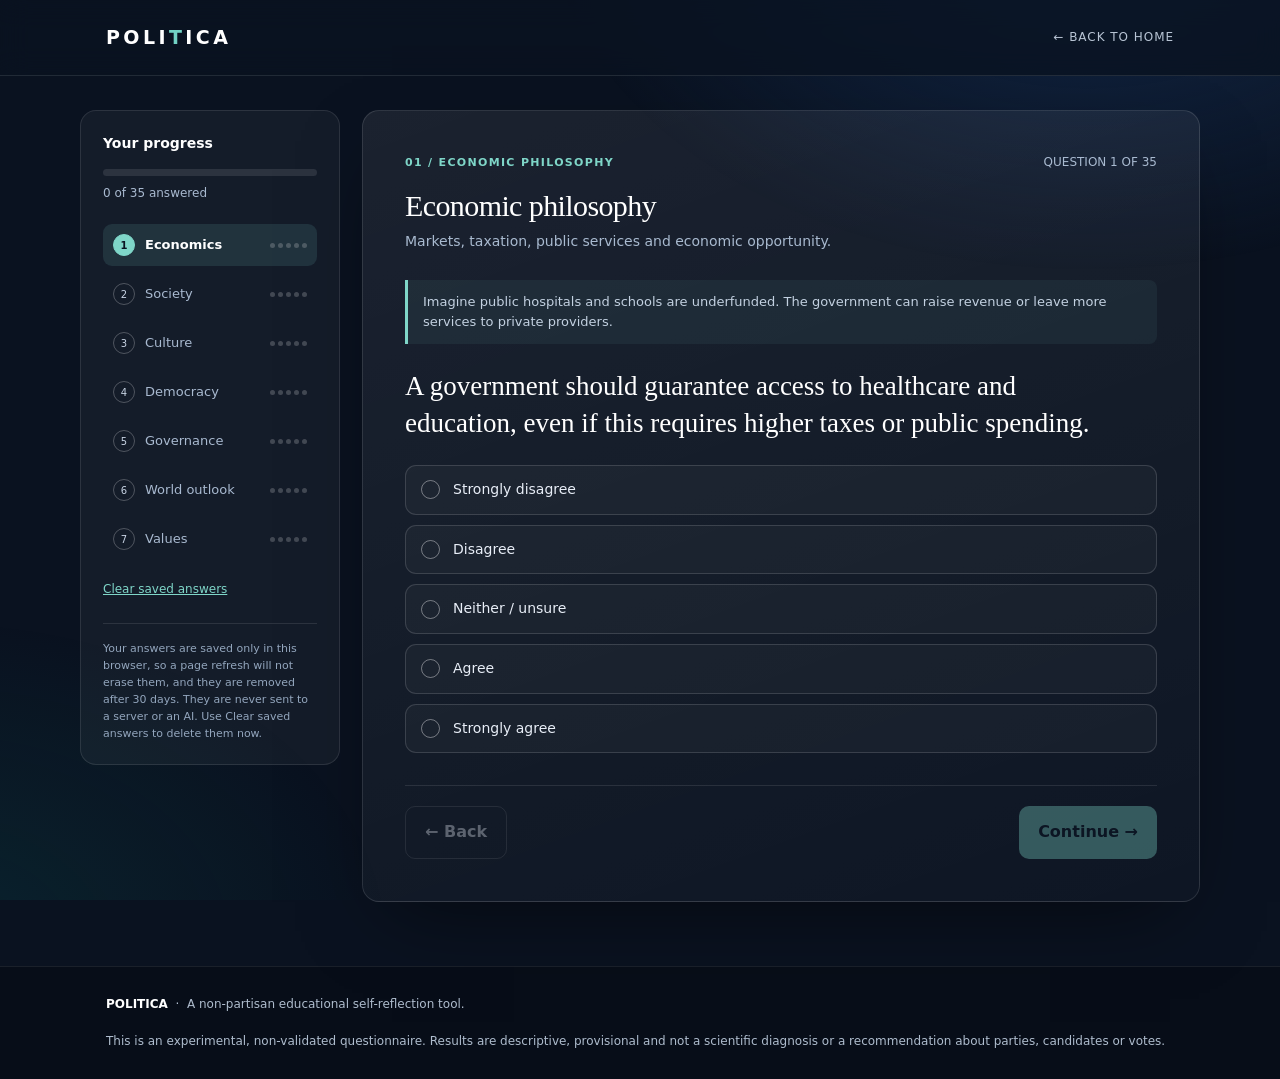
==== assessment.html @ 0a23ec07 "Enhance SEO and social sharing metadata in assessment.html Updated the title and meta tags for bette" ====
<!doctype html>
<html lang="en">
<head>
<meta charset="utf-8">
<meta name="viewport" content="width=device-width,initial-scale=1">
<meta name="theme-color" content="#101b2d">
<title>Political Values Assessment: 35 Questions | POLITICA</title>
<meta name="description" content="Take the free POLITICA political beliefs quiz: 35 statements, seven dimensions, no account. Answers stay in your browser. Experimental, non-validated.">
<link rel="canonical" href="https://politica-ynnr.onrender.com/assessment.html">
<link rel="icon" href="assets/favicon.svg" type="image/svg+xml">
<meta property="og:type" content="website">
<meta property="og:site_name" content="POLITICA">
<meta property="og:title" content="Political Values Assessment — POLITICA">
<meta property="og:description" content="35 statements across seven dimensions of political thinking. Free, non-partisan and experimental.">
<meta property="og:url" content="https://politica-ynnr.onrender.com/assessment.html">
<meta property="og:image" content="https://politica-ynnr.onrender.com/assets/og-image.png">
<meta property="og:image:width" content="1200">
<meta property="og:image:height" content="630">
<meta property="og:image:alt" content="POLITICA: a rotating dotted globe with network lines and the headline Understand your political thinking.">
<meta name="twitter:card" content="summary_large_image">
<meta name="twitter:title" content="Political Values Assessment — POLITICA">
<meta name="twitter:description" content="35 statements across seven dimensions of political thinking. Free, non-partisan and experimental.">
<meta name="twitter:image" content="https://politica-ynnr.onrender.com/assets/og-image.png">
<script type="application/ld+json">{"@context":"https://schema.org","@type":"BreadcrumbList","itemListElement":[{"@type":"ListItem","position":1,"name":"POLITICA","item":"https://politica-ynnr.onrender.com/"},{"@type":"ListItem","position":2,"name":"Assessment","item":"https://politica-ynnr.onrender.com/assessment.html"}]}</script>
<script>try{if(sessionStorage.getItem("politica.tx")==="1"&&!matchMedia("(prefers-reduced-motion: reduce)").matches)document.documentElement.classList.add("arrive");sessionStorage.removeItem("politica.tx")}catch(e){}</script>
<link rel="stylesheet" href="css/base.css">
<link rel="stylesheet" href="css/assessment.css">
</head>
<body class="assess">
<div class="tx arrival" aria-hidden="true"><div class="tx-center"><svg class="tx-emblem" viewBox="0 0 200 200"><circle cx="100" cy="100" r="90" pathLength="1"/><ellipse cx="100" cy="100" rx="36" ry="90" pathLength="1"/><ellipse cx="100" cy="100" rx="68" ry="90" pathLength="1"/><path d="M10 100h180M22 60h156M22 140h156" pathLength="1"/></svg><div class="tx-word">POLI<span>T</span>ICA</div><div class="tx-sub">Understand your political thinking</div></div></div>
<a class="skip" href="#main">Skip to main content</a>
<header class="topbar"><div class="wrap topinner"><a class="brand" href="/" aria-label="POLITICA home">POLI<span>T</span>ICA</a><a class="topnote" href="/">← Back to home</a></div></header>
<main id="main">
<section class="assessment wrap" id="assessment">
<h1 class="sr-only">POLITICA political values assessment</h1>
<div class="quiz-shell">
<aside class="side" aria-label="Assessment progress"><h3>Your progress</h3><div class="progress-track" id="progressTrack" role="progressbar" aria-label="Questions answered" aria-valuemin="0" aria-valuemax="35" aria-valuenow="0"><div class="progress-fill" id="progressFill"></div></div><div class="progress-copy" id="progressCopy">0 of 35 answered</div><div class="steps" id="steps" role="group" aria-label="Assessment sections"></div><button class="linkbtn" onclick="startOver()">Clear saved answers</button><div class="privacy">Your answers are saved only in this browser, so a page refresh will not erase them, and they are removed after 30 days. They are never sent to a server or an AI. Use Clear saved answers to delete them now.</div></aside><div class="quiz-card" id="quizCard"></div>
</div>
<noscript><p>The POLITICA assessment needs JavaScript. It presents 35 statements on a five-point scale across seven dimensions of political thinking: economic philosophy, social philosophy, cultural outlook, democratic values, government and liberty, national and global outlook, and personal principles. It is an experimental, non-validated tool for self-reflection, and answers are stored only in your own browser. <a href="/">Back to the POLITICA home page</a>.</p></noscript></section>
<section class="results wrap hidden" id="results"></section>
</main>
<footer class="footer"><div class="wrap"><strong>POLITICA</strong> &nbsp;·&nbsp; A non-partisan educational self-reflection tool.<br><br>This is an experimental, non-validated questionnaire. Results are descriptive, provisional and not a scientific diagnosis or a recommendation about parties, candidates or votes.</div></footer>
<div class="toast" id="toast" role="status" aria-live="polite"></div>
<script src="js/scoring.js"></script>
<script src="js/storage.js"></script>
<script src="js/render.js"></script>
<script src="js/app.js"></script>
<script src="js/arrive.js"></script>
</body>
</html>
---- css/base.css ----
/* POLITICA base.css — shared by every page: design tokens, type, buttons, header, footer, focus and motion rules. */
:root{--ink:#172235;--muted:#64748b;--paper:#f6f7f9;--card:#fff;--navy:#101b2d;--navy2:#1b2b43;--teal:#087f78;--mint:#dff4ef;--line:#e5e9ef;--gold:#e8b75a;--shadow:0 18px 55px rgba(22,34,53,.09);--serif:"Iowan Old Style","Palatino Linotype",Palatino,"Book Antiqua",Georgia,serif}
*{box-sizing:border-box}
html{scroll-behavior:smooth;scroll-padding-top:92px}
body{margin:0;background:var(--paper);color:var(--ink);font-family:Inter,ui-sans-serif,system-ui,-apple-system,BlinkMacSystemFont,"Segoe UI",sans-serif;line-height:1.55}
button{font:inherit;cursor:pointer}
.wrap{max-width:1120px;margin:auto;padding:0 26px}
.topbar{height:76px;background:var(--navy);color:white;display:flex;align-items:center;border-bottom:1px solid #ffffff18}
.topinner{display:flex;justify-content:space-between;align-items:center;width:100%}
.brand{font-weight:850;letter-spacing:.18em;font-size:19px}
.brand span{color:#72d2c4}
.topnote{font-size:12px;color:#b8c4d4;letter-spacing:.08em;text-transform:uppercase}
.btn{border:0;border-radius:10px;padding:13px 19px;font-weight:750;transition:.2s}
.btn-primary{background:#83d8ca;color:#102238}
.btn-primary:hover{background:#a1e7dc;transform:translateY(-1px)}
.btn-ghost{background:transparent;border:1px solid #ffffff45;color:#fff}
.btn:disabled{opacity:.35;cursor:not-allowed;transform:none}
.hidden{display:none!important}
.footer{background:#101b2d;color:#aebccd;padding:28px 0;font-size:12px}
.footer strong{color:white}
.toast{position:fixed;bottom:22px;left:50%;transform:translateX(-50%);background:#122238;color:white;padding:11px 17px;border-radius:9px;font-size:13px;z-index:10;opacity:0;pointer-events:none;transition:.2s}
.toast.show{opacity:1}
.sr-only{position:absolute;width:1px;height:1px;overflow:hidden;clip:rect(0 0 0 0);white-space:nowrap}
.skip{position:absolute;left:-9999px;top:8px;z-index:20;background:#fff;color:#101b2d;padding:10px 14px;border-radius:8px;font-weight:700}
.skip:focus{left:12px}
:focus-visible{outline:3px solid #0a9b92;outline-offset:2px}
a.btn{display:inline-block;text-decoration:none;text-align:center}
a.brand{color:inherit;text-decoration:none}
a.topnote{text-decoration:none}
a.topnote:hover{color:#fff}
@media(max-width:520px){
  .wrap{padding:0 17px}
  .topnote{display:none}
}
@media(prefers-reduced-motion:reduce){
  html{scroll-behavior:auto}
  *{transition:none!important}
}
/* ===== Page transition overlay (home -> assessment) ===== */
.tx{position:fixed;inset:0;z-index:1000;display:grid;place-items:center;background:radial-gradient(900px 600px at 50% 45%,#13294a 0%,#0a1220 62%);opacity:0;animation:txIn .32s ease forwards}
@keyframes txIn{to{opacity:1}}
.tx canvas{position:absolute;inset:0;width:100%;height:100%}
.tx-center{position:relative;display:flex;flex-direction:column;align-items:center;gap:22px;text-align:center}
.tx-emblem{width:min(34vmin,260px);height:auto;color:#7fd6c8}
.tx-emblem *{fill:none;stroke:currentColor;stroke-width:1.1;opacity:.75}
.tx-word{color:#fff;font-weight:850;font-size:clamp(30px,6vw,56px);letter-spacing:.24em;padding-left:.24em}
.tx-word span{color:#72d2c4}
.tx-sub{color:#a9bad0;font-size:12px;letter-spacing:.28em;text-transform:uppercase}
.tx.run .tx-emblem *{stroke-dasharray:1;stroke-dashoffset:1;animation:txDraw 1.1s cubic-bezier(.3,.6,.2,1) .12s forwards}
.tx.run .tx-word{opacity:0;letter-spacing:.5em;animation:txWord .85s cubic-bezier(.2,.7,.2,1) .4s forwards}
.tx.run .tx-sub{opacity:0;animation:txSub .6s ease .9s forwards}
@keyframes txDraw{to{stroke-dashoffset:0}}
@keyframes txWord{to{opacity:1;letter-spacing:.24em}}
@keyframes txSub{to{opacity:1}}
html.tx-lock{overflow:hidden}
.arrival{display:none;animation:none;opacity:1}
html.arrive .arrival{display:grid}
html.arrive.arrive-out .arrival{opacity:0;transition:opacity .55s ease;pointer-events:none}
@media print{.tx,.arrival{display:none!important}}
---- css/assessment.css ----
/* POLITICA assessment.css — the assessment page: quiz, sidebar, results and the print report. Loads after base.css. */
.assessment{padding:26px 0 80px}
.quiz-shell{display:grid;grid-template-columns:260px 1fr;gap:22px;align-items:start}
.side{background:#fff;border:1px solid var(--line);border-radius:16px;padding:22px;position:sticky;top:18px}
.side h3{font-size:14px;margin:0 0 14px}
.progress-track{height:7px;background:#edf0f4;border-radius:10px;overflow:hidden}
.progress-fill{height:100%;width:0;background:var(--teal);transition:width .25s}
.progress-copy{font-size:12px;color:var(--muted);margin:8px 0 22px}
.steps{display:grid;gap:7px}
.step{border:0;background:transparent;text-align:left;padding:10px;border-radius:9px;color:#718096;font-size:13px;display:flex;gap:10px;align-items:center}
.step .dot{width:22px;height:22px;border-radius:50%;border:1px solid #d7dee7;display:grid;place-items:center;font-size:10px;flex-shrink:0}
.step.active{background:#eaf7f4;color:#125f5a;font-weight:750}
.step.active .dot,.step.done .dot{background:var(--teal);border-color:var(--teal);color:white}
.step.done{color:#334155}
.privacy{border-top:1px solid var(--line);padding-top:16px;margin-top:18px;color:var(--muted);font-size:11px}
.quiz-card{background:#fff;border:1px solid var(--line);border-radius:17px;padding:clamp(22px,4vw,42px);box-shadow:var(--shadow);min-height:530px}
.quiz-head{display:flex;justify-content:space-between;gap:15px;align-items:center}
.tag{font-size:11px;text-transform:uppercase;letter-spacing:.12em;color:var(--teal);font-weight:850}
.counter{font-size:12px;color:var(--muted)}
.quiz-card h2{font-size:30px;letter-spacing:-.04em;line-height:1.15;margin:17px 0 8px}
.hint{color:var(--muted);font-size:14px;margin:0 0 27px}
.qtext{font-size:20px;font-weight:720;line-height:1.4;max-width:720px;margin:24px 0}
.scenario{font-size:13px;color:#607086;background:#f5f8fa;border-left:3px solid #8ccfc4;padding:12px 15px;border-radius:0 8px 8px 0;margin:0 0 20px}
.options{display:grid;gap:10px}
.option{display:flex;align-items:center;gap:13px;border:1px solid #e2e7ed;border-radius:11px;padding:13px 15px;cursor:pointer;transition:.15s}
.option:hover{border-color:#8bcfc4;background:#f8fcfb}
.option.selected{border-color:var(--teal);background:#eaf7f4;box-shadow:inset 0 0 0 1px var(--teal)}
.radio{width:19px;height:19px;border:1.5px solid #bac5d1;border-radius:50%;display:grid;place-items:center;flex-shrink:0}
.selected .radio{border-color:var(--teal)}
.selected .radio:after{content:"";width:9px;height:9px;background:var(--teal);border-radius:50%}
.option span:last-child{font-size:14px}
.navrow{display:flex;justify-content:space-between;gap:12px;margin-top:32px;padding-top:20px;border-top:1px solid var(--line)}
.btn-light{background:#f0f3f6;color:#334155}
.btn-dark{background:var(--navy);color:white}
.results{padding:55px 0 90px}
.result-hero{background:var(--navy);color:white;border-radius:20px;padding:clamp(26px,5vw,52px);position:relative;overflow:hidden}
.result-hero:after{content:"";position:absolute;width:360px;height:360px;border:1px solid #ffffff20;border-radius:50%;right:-80px;top:-180px;box-shadow:0 0 0 45px #ffffff08,0 0 0 90px #ffffff05}
.result-hero h1{font-size:clamp(34px,5vw,55px);letter-spacing:-.05em;margin:12px 0}
.result-hero p{color:#c4d0dc;max-width:690px}
.profile-pill{display:inline-block;background:#174d4c;color:#9ae4d8;padding:7px 12px;border-radius:30px;font-size:11px;font-weight:800;letter-spacing:.1em;text-transform:uppercase}
.result-grid{display:grid;grid-template-columns:1fr 1fr;gap:17px;margin:20px 0}
.panel{background:#fff;border:1px solid var(--line);border-radius:15px;padding:24px}
.panel h3{margin:0 0 6px;font-size:17px}
.sub{color:var(--muted);font-size:12px;margin:0 0 20px}
.dimension-row{margin:18px 0}
.rowtop{display:flex;justify-content:space-between;gap:10px;font-size:13px;font-weight:700}
.rowtop span:last-child{color:var(--teal)}
.bar{height:9px;background:#edf1f4;border-radius:10px;margin-top:8px;overflow:hidden}
.bar>i{display:block;height:100%;background:linear-gradient(90deg,#9bd8ce,#087f78);border-radius:10px}
.scale-labels{display:flex;justify-content:space-between;color:#8491a1;font-size:10px;margin-top:5px}
.insight{padding:14px 0;border-top:1px solid var(--line)}
.insight:first-of-type{border-top:0}
.insight strong{font-size:13px}
.insight p{font-size:13px;color:#5f6d7f;margin:5px 0 0}
.chip{display:inline-block;background:#edf7f5;color:#176b63;border-radius:30px;padding:7px 11px;font-size:12px;font-weight:700;margin:5px 5px 0 0}
.caveat{background:#fff8e8;border:1px solid #f2e3bf;color:#715a2e;padding:14px 16px;border-radius:11px;font-size:12px;margin-top:17px}
.actions{display:flex;gap:10px;flex-wrap:wrap;margin-top:20px}
.fs{border:0;margin:0;padding:0;min-width:0}
.fs:focus{outline:none}
legend.qtext{padding:0;display:block;width:100%}
.scenario{margin-bottom:24px}
.option{position:relative}
.option input{position:absolute;opacity:0;width:1px;height:1px;margin:0}
.option:has(input:focus-visible){outline:3px solid #0a9b92;outline-offset:2px}
.step{color:#5b6b80}
.scale-labels{color:#64748b}
.linkbtn{background:none;border:0;padding:6px 0;margin-top:14px;color:var(--teal);font-size:12px;text-decoration:underline}
@media(max-width:850px){
  .quiz-shell{grid-template-columns:1fr}
  .side{position:static}
  .steps{grid-template-columns:repeat(2,1fr)}
  .privacy{display:none}
  .result-grid{grid-template-columns:1fr}
}
@media(max-width:520px){
  .quiz-card{padding:22px 18px}
  .quiz-card h2{font-size:25px}
  .qtext{font-size:18px}
  .steps{grid-template-columns:1fr 1fr}
  .step{font-size:11px;padding:7px}
  .navrow .btn{padding:11px 13px}
}
@media print{
  .topbar,.hero,.intro,.assessment,.actions{display:none!important}
  .results{padding:0}
  .result-hero{background:#fff;color:#111;border:1px solid #ddd}
  .result-hero p{color:#444}
  .panel{break-inside:avoid;box-shadow:none}
  .caveat{break-inside:avoid}
  @page{size:A4;margin:14mm}
  *{-webkit-print-color-adjust:exact;print-color-adjust:exact}
  body{background:#fff}
  .wrap{max-width:none;padding:0}
  .result-hero{padding:22px 26px}
  .profile-pill{background:#e3f4f1;color:#0b5f58}
  .panel{padding:18px}
  .bar{background:#e3e8ee;border:1px solid #cfd8e0}
  .footer{background:#fff;color:#444;border-top:1px solid #ddd;margin-top:14px;padding:10px 0}
  .footer strong{color:#111}
}
@media(max-width:520px){
  .wrap{padding:0 17px}
}

/* ===== Phase 3: dark premium theme for the assessment page (screen only, so the printed report is unchanged) ===== */
@media screen{
body.assess{background:#0a1220;color:#e8eef7}
body.assess:before{content:"";position:fixed;inset:0;z-index:-1;pointer-events:none;background:radial-gradient(900px 600px at 85% -10%,#13294a 0%,rgba(10,18,32,0) 60%),radial-gradient(700px 500px at -5% 105%,rgba(8,127,120,.16) 0%,rgba(10,18,32,0) 65%)}
.assess .topbar{position:sticky;top:0;z-index:30;background:rgba(10,18,32,.78);-webkit-backdrop-filter:blur(14px);backdrop-filter:blur(14px);border-bottom:1px solid rgba(255,255,255,.1)}
.assess .assessment{padding-top:34px;padding-bottom:64px}
.assess .side{background:rgba(255,255,255,.045);border-color:rgba(255,255,255,.1)}
.assess .side h3{color:#fff}
.assess .progress-track{background:rgba(255,255,255,.1)}
.assess .progress-fill{background:linear-gradient(90deg,#7fd6c8,#e8b75a);box-shadow:0 0 14px rgba(127,214,200,.5);transition:width .7s cubic-bezier(.2,.7,.2,1)}
.assess .progress-copy{color:#a9bad0}
.assess .step{color:#a9bad0;transition:background .25s,color .25s}
.assess .step:hover{background:rgba(255,255,255,.05);color:#fff}
.assess .step .dot{border-color:rgba(255,255,255,.25);color:#c7d3e3;transition:background .3s,border-color .3s}
.assess .step.active{background:rgba(127,214,200,.12);color:#fff}
.assess .step.active .dot,.assess .step.done .dot{background:#7fd6c8;border-color:#7fd6c8;color:#0a1220}
.assess .step.done{color:#e8eef7}
.pips{margin-left:auto;display:flex;gap:3px}
.pips i{width:5px;height:5px;border-radius:50%;background:rgba(255,255,255,.2);transition:background .35s,transform .35s}
.pips i.on{background:#7fd6c8;transform:scale(1.15)}
.assess .privacy{border-top-color:rgba(255,255,255,.1);color:#93a6bd}
.assess .linkbtn{color:#7fd6c8}
.assess .quiz-card{background:linear-gradient(160deg,rgba(255,255,255,.07),rgba(255,255,255,.02));border-color:rgba(255,255,255,.12);box-shadow:0 30px 80px -30px rgba(0,0,0,.6)}
.assess .tag{color:#7fd6c8}
.assess .counter{color:#a9bad0}
.assess .quiz-card h2{font-family:var(--serif);font-weight:500;color:#fff;letter-spacing:-.02em}
.assess .hint{color:#a9bad0}
.assess .scenario{background:rgba(127,214,200,.07);border-left-color:#7fd6c8;color:#c3d1e1}
.assess .qtext{font-family:var(--serif);font-weight:500;color:#fff;font-size:clamp(21px,2.3vw,27px);line-height:1.35}
.assess .option{background:rgba(255,255,255,.03);border-color:rgba(255,255,255,.14);color:#e8eef7}
.assess .option:hover{border-color:rgba(127,214,200,.6);background:rgba(127,214,200,.07)}
.assess .option.selected{border-color:#7fd6c8;background:rgba(127,214,200,.14);box-shadow:inset 0 0 0 1px #7fd6c8}
.assess .radio{border-color:rgba(255,255,255,.4)}
.assess .selected .radio{border-color:#7fd6c8}
.assess .selected .radio:after{background:#7fd6c8}
.assess .navrow{border-top-color:rgba(255,255,255,.1)}
.assess .btn-light{background:transparent;color:#e8eef7;border:1px solid rgba(255,255,255,.25)}
.assess .btn-light:hover:not(:disabled){background:rgba(255,255,255,.07)}
.assess .btn-dark{background:#7fd6c8;color:#0a1220}
.assess .btn-dark:hover:not(:disabled){background:#a1e7dc}
.assess .result-hero{border:1px solid rgba(255,255,255,.1);background:linear-gradient(160deg,#122540,#0c1830)}
.assess .profile-pill{background:rgba(127,214,200,.14);color:#9fe3d7}
.assess .panel{background:linear-gradient(160deg,rgba(255,255,255,.06),rgba(255,255,255,.02));border-color:rgba(255,255,255,.1);color:#e8eef7}
.assess .panel h3{color:#fff}
.assess .sub{color:#a9bad0}
.assess .rowtop{color:#e8eef7}
.assess .rowtop span:last-child{color:#7fd6c8}
.assess .bar{background:rgba(255,255,255,.1)}
.assess .scale-labels{color:#9fb0c4}
.assess .insight{border-top-color:rgba(255,255,255,.1)}
.assess .insight strong{color:#fff}
.assess .insight p{color:#b9c6d8}
.assess .chip{background:rgba(127,214,200,.12);color:#9fe3d7}
.assess .caveat{background:rgba(232,183,90,.08);border-color:rgba(232,183,90,.3);color:#e9d3a5}
.assess .footer{border-top:1px solid rgba(255,255,255,.08);background:#070d18}
/* moving between questions: only the card's contents slide in, never the frame; choosing an answer does not animate */
.quiz-card.enter-r>*{animation:qInR .45s cubic-bezier(.2,.7,.2,1) both}
.quiz-card.enter-l>*{animation:qInL .45s cubic-bezier(.2,.7,.2,1) both}
.quiz-card.enter-f>*{animation:qInF .45s cubic-bezier(.2,.7,.2,1) both}
.quiz-card[class*="enter-"]>:nth-child(2){animation-delay:35ms}
.quiz-card[class*="enter-"]>:nth-child(3){animation-delay:70ms}
.quiz-card[class*="enter-"]>:nth-child(4){animation-delay:105ms}
.quiz-card[class*="enter-"]>:nth-child(5){animation-delay:140ms}
.quiz-card[class*="enter-"]>:nth-child(6){animation-delay:175ms}
@keyframes qInR{from{opacity:0;transform:translateX(28px)}to{opacity:1;transform:none}}
@keyframes qInL{from{opacity:0;transform:translateX(-28px)}to{opacity:1;transform:none}}
@keyframes qInF{from{opacity:0;transform:translateY(14px)}to{opacity:1;transform:none}}
}
@media(prefers-reduced-motion:reduce){
  .quiz-card>*{animation:none!important}
  .assess .progress-fill{transition:none}
  .pips i{transition:none}
}
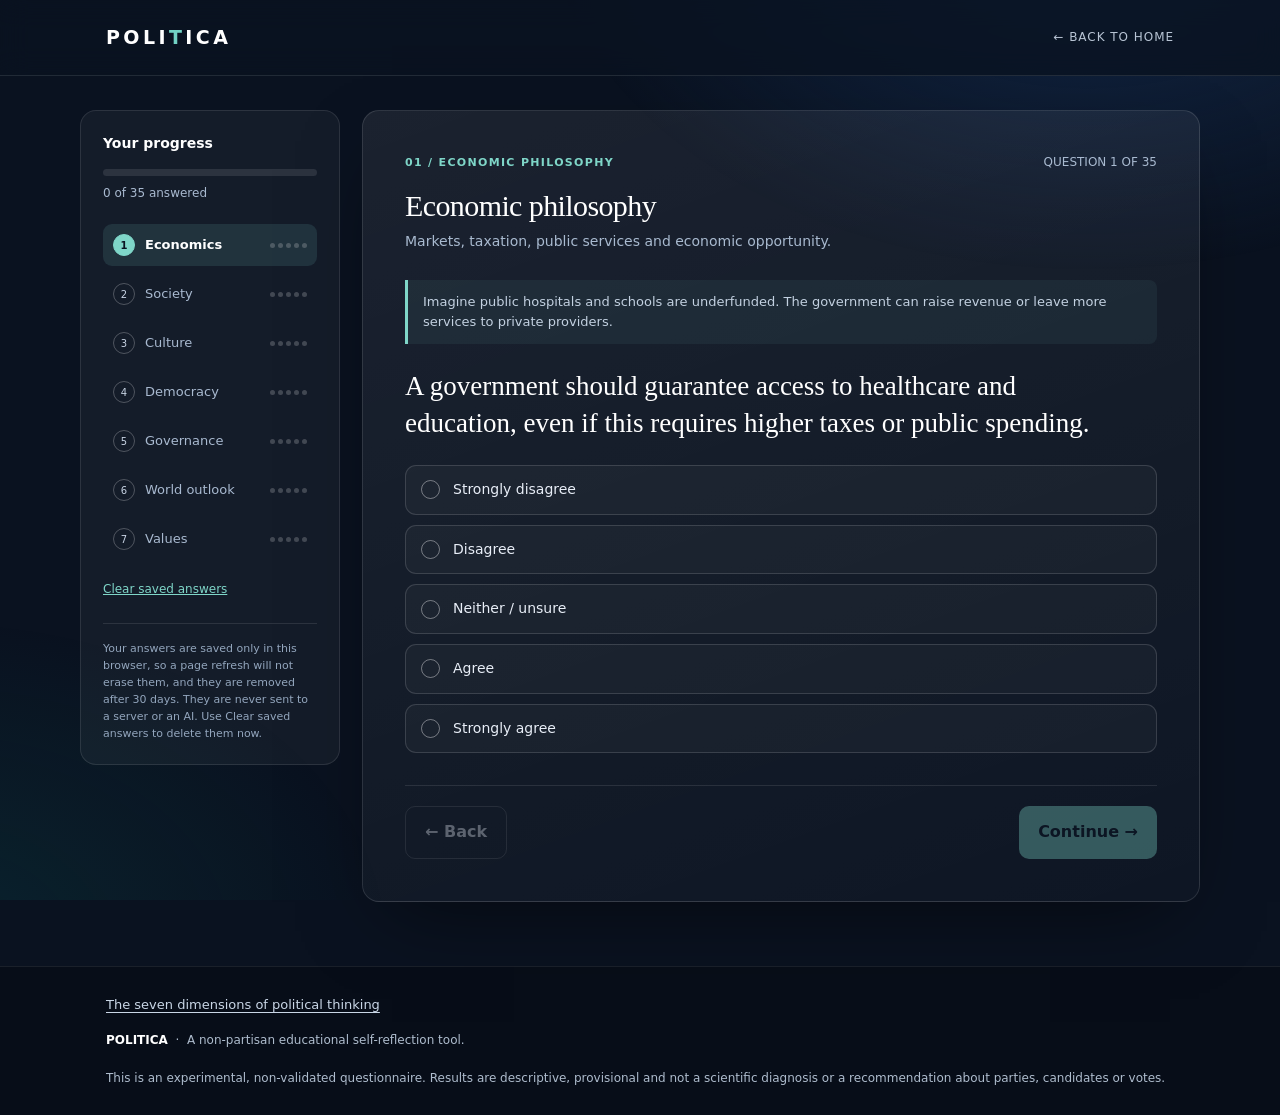
==== commit 8910a646: "Add political dimensions content and SEO improvements" ====
--- a/assessment.html
+++ b/assessment.html
@@ -39,7 +39,7 @@
 <noscript><p>The POLITICA assessment needs JavaScript. It presents 35 statements on a five-point scale across seven dimensions of political thinking: economic philosophy, social philosophy, cultural outlook, democratic values, government and liberty, national and global outlook, and personal principles. It is an experimental, non-validated tool for self-reflection, and answers are stored only in your own browser. <a href="/">Back to the POLITICA home page</a>.</p></noscript></section>
 <section class="results wrap hidden" id="results"></section>
 </main>
-<footer class="footer"><div class="wrap"><strong>POLITICA</strong> &nbsp;·&nbsp; A non-partisan educational self-reflection tool.<br><br>This is an experimental, non-validated questionnaire. Results are descriptive, provisional and not a scientific diagnosis or a recommendation about parties, candidates or votes.</div></footer>
+<footer class="footer"><div class="wrap"><nav class="footer-links" aria-label="Guides"><a href="seven-dimensions.html">The seven dimensions of political thinking</a></nav><strong>POLITICA</strong> &nbsp;·&nbsp; A non-partisan educational self-reflection tool.<br><br>This is an experimental, non-validated questionnaire. Results are descriptive, provisional and not a scientific diagnosis or a recommendation about parties, candidates or votes.</div></footer>
 <div class="toast" id="toast" role="status" aria-live="polite"></div>
 <script src="js/scoring.js"></script>
 <script src="js/storage.js"></script>
--- a/css/base.css
+++ b/css/base.css
@@ -57,4 +57,8 @@
 html.arrive .arrival{display:grid}
 html.arrive.arrive-out .arrival{opacity:0;transition:opacity .55s ease;pointer-events:none}
 @media print{.tx,.arrival{display:none!important}}
-
+/* ===== Added: footer guide links and inline text links (SEO growth) ===== */
+.footer-links{display:flex;flex-wrap:wrap;gap:6px 20px;margin:0 0 16px;font-size:13px}
+.footer-links a{color:#c9d6e6;text-decoration:underline;text-underline-offset:3px}
+.footer-links a:hover{color:#fff}
+.textlink{color:var(--teal);font-weight:650;text-decoration:underline;text-underline-offset:3px;white-space:nowrap}
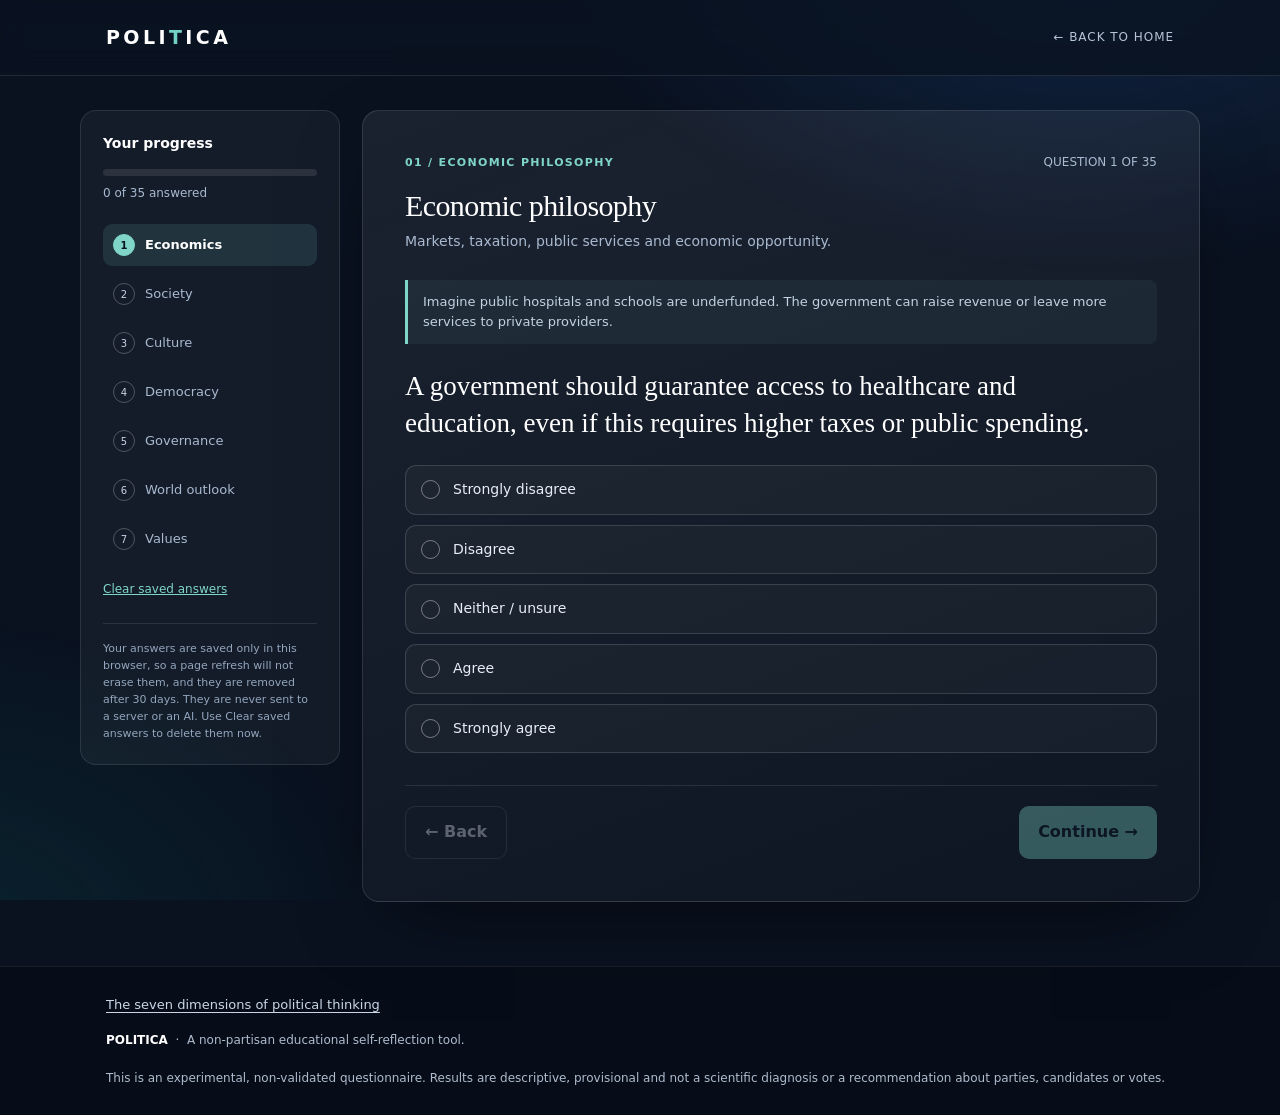
==== commit 695f0bac: "Add script tags for JavaScript files in assessment.html" ====
--- a/assessment.html
+++ b/assessment.html
@@ -41,6 +41,7 @@
 </main>
 <footer class="footer"><div class="wrap"><nav class="footer-links" aria-label="Guides"><a href="seven-dimensions.html">The seven dimensions of political thinking</a></nav><strong>POLITICA</strong> &nbsp;·&nbsp; A non-partisan educational self-reflection tool.<br><br>This is an experimental, non-validated questionnaire. Results are descriptive, provisional and not a scientific diagnosis or a recommendation about parties, candidates or votes.</div></footer>
 <div class="toast" id="toast" role="status" aria-live="polite"></div>
+<script src="js/questions.js"></script>
 <script src="js/scoring.js"></script>
 <script src="js/storage.js"></script>
 <script src="js/render.js"></script>
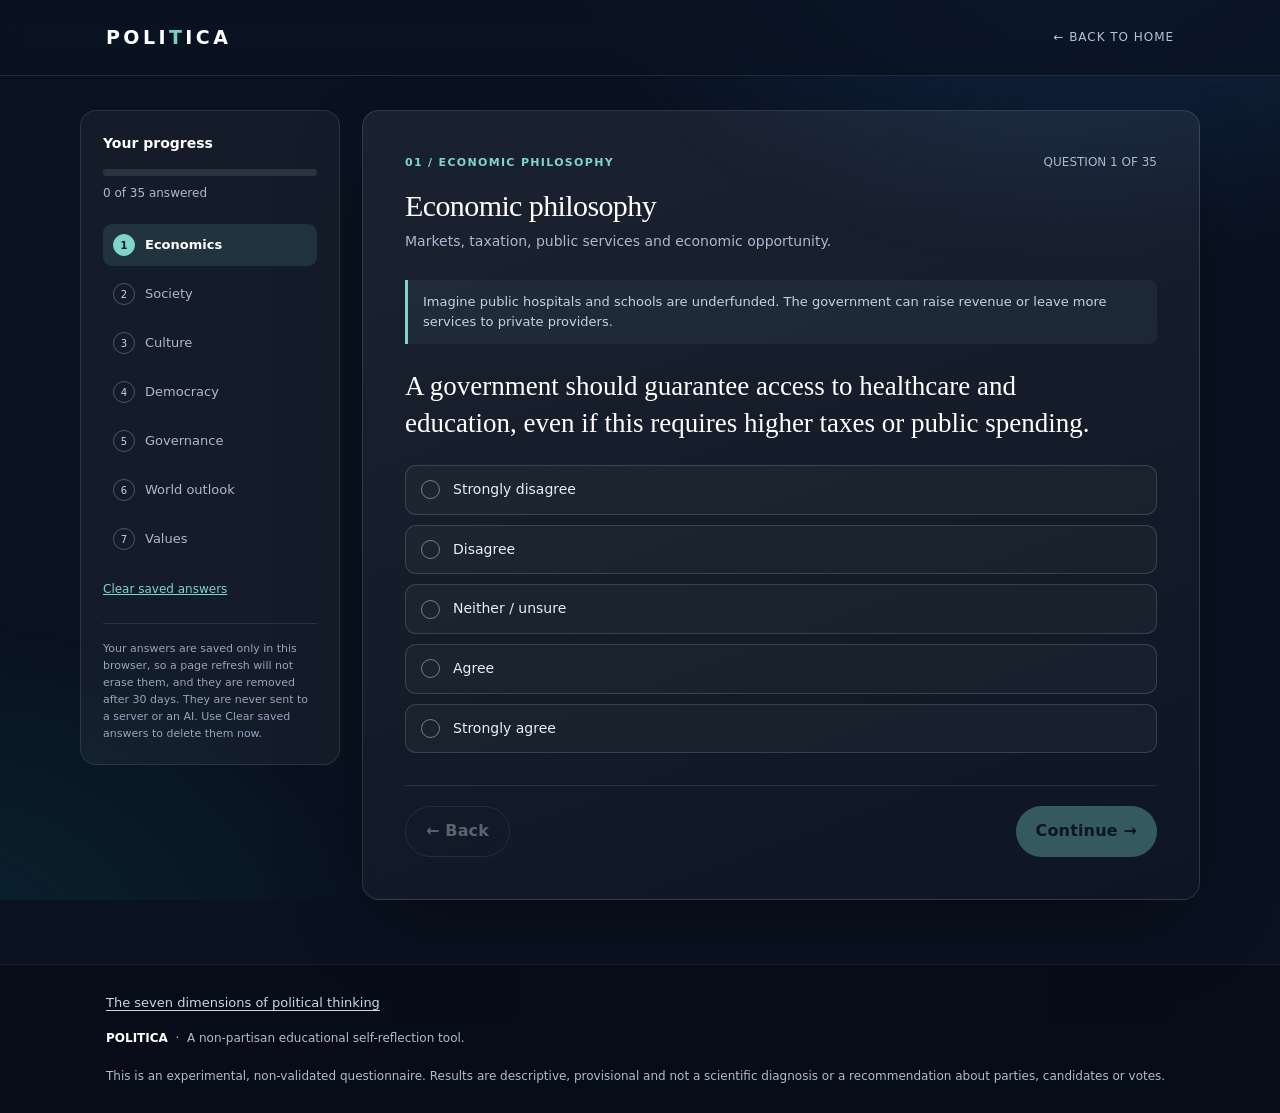
==== commit c4eb40ad: "Wire light-first design system into existing pages" ====
--- a/assessment.html
+++ b/assessment.html
@@ -24,6 +24,8 @@
 <script type="application/ld+json">{"@context":"https://schema.org","@type":"BreadcrumbList","itemListElement":[{"@type":"ListItem","position":1,"name":"POLITICA","item":"https://politica-ynnr.onrender.com/"},{"@type":"ListItem","position":2,"name":"Assessment","item":"https://politica-ynnr.onrender.com/assessment.html"}]}</script>
 <script>try{if(sessionStorage.getItem("politica.tx")==="1"&&!matchMedia("(prefers-reduced-motion: reduce)").matches)document.documentElement.classList.add("arrive");sessionStorage.removeItem("politica.tx")}catch(e){}</script>
 <link rel="stylesheet" href="css/base.css">
+<link rel="stylesheet" href="css/tokens.css">
+<link rel="stylesheet" href="css/components.css">
 <link rel="stylesheet" href="css/assessment.css">
 </head>
 <body class="assess">
@@ -44,6 +46,11 @@
 <script src="js/questions.js"></script>
 <script src="js/scoring.js"></script>
 <script src="js/storage.js"></script>
+
+<script src="js/thinkers.js"></script>
+<script src="js/books.js"></script>
+<script src="js/matching.js"></script>
+
 <script src="js/render.js"></script>
 <script src="js/app.js"></script>
 <script src="js/arrive.js"></script>
--- a/css/tokens.css
+++ b/css/tokens.css
@@ -0,0 +1,18 @@
+/* POLITICA design tokens: light-first editorial system. */
+:root{
+ color-scheme:light;
+ --paper:#f5f1e8;--paper-strong:#eee8dc;--surface:#fffdf8;--surface-muted:#f0ece3;
+ --ink:#202b2a;--ink-soft:#44514d;--muted:#6f7770;--line:#ddd7ca;--line-strong:#c8c0b1;
+ --navy:#202d2a;--navy2:#2c3b36;--teal:#176c61;--teal-soft:#e2eee8;--mint:#d7e7dd;
+ --gold:#b7833e;--gold-soft:#f2e8d5;
+ --serif:"Iowan Old Style","Palatino Linotype",Palatino,"Book Antiqua",Georgia,serif;
+ --sans:Inter,ui-sans-serif,system-ui,-apple-system,BlinkMacSystemFont,"Segoe UI",sans-serif;
+ --shadow-sm:0 4px 16px rgba(32,43,42,.05);--shadow:0 18px 55px rgba(32,43,42,.09);
+ --radius-sm:8px;--radius:14px;--radius-lg:22px;--content:1160px;--measure:72ch;
+}
+:root[data-theme="dark"]{
+ color-scheme:dark;--paper:#111a19;--paper-strong:#182321;--surface:#202d2a;--surface-muted:#263430;
+ --ink:#edf0e8;--ink-soft:#c2cbc2;--muted:#9ba79f;--line:#394641;--line-strong:#52605a;
+ --navy:#0b1312;--navy2:#17221f;--teal:#8bc8b7;--teal-soft:#203b34;--mint:#29463d;
+ --gold:#dfb16c;--gold-soft:#3b3020;--shadow-sm:0 4px 16px rgba(0,0,0,.15);--shadow:0 18px 55px rgba(0,0,0,.24);
+}
--- a/css/components.css
+++ b/css/components.css
@@ -0,0 +1,17 @@
+/* POLITICA shared components — semantic hooks for consistent page styling. */
+.container{width:min(100% - 48px,var(--content));margin-inline:auto}
+.prose{max-width:var(--measure)}
+.eyebrow,.kicker,.tag{font-family:var(--sans);font-size:.72rem;font-weight:750;letter-spacing:.14em;text-transform:uppercase}
+.surface{background:var(--surface);border:1px solid var(--line);border-radius:var(--radius);box-shadow:var(--shadow-sm)}
+.surface-muted{background:var(--surface-muted);border:1px solid var(--line);border-radius:var(--radius)}
+.rule{height:1px;border:0;background:var(--line);margin:0}
+.btn{border-radius:999px;padding:12px 20px;font-weight:700;letter-spacing:.01em}
+.btn-primary{background:var(--teal);color:#fff}
+.btn-primary:hover{background:var(--navy);color:#fff}
+.btn-ghost{background:transparent;border:1px solid var(--line-strong);color:var(--ink)}
+.btn-ghost:hover{background:var(--surface-muted);color:var(--ink)}
+a{color:var(--teal);text-underline-offset:3px}
+a:hover{color:var(--navy)}
+:focus-visible{outline:3px solid var(--gold);outline-offset:3px}
+::selection{background:var(--mint);color:var(--ink)}
+@media(max-width:640px){.container{width:min(100% - 34px,var(--content))}}
--- a/css/assessment.css
+++ b/css/assessment.css
@@ -176,3 +176,57 @@
   .pips i{transition:none}
 }
 
+
+/* ===== Milestone 4: responsive political compass ===== */
+.compass-panel{margin:0 0 20px;padding:clamp(20px,4vw,36px);border:1px solid rgba(255,255,255,.12);border-radius:20px;background:linear-gradient(155deg,rgba(255,255,255,.065),rgba(255,255,255,.018));color:#e8eef7;overflow:hidden}
+.compass-heading{text-align:center;max-width:720px;margin:0 auto 18px}
+.compass-kicker{color:#e8b75a;font-size:10px;letter-spacing:.22em;text-transform:uppercase;font-weight:800}
+.compass-heading h2{font:500 clamp(25px,4vw,38px)/1.15 var(--serif);margin:8px 0;color:#fff}
+.compass-heading p,.compass-note{color:#a9bad0;font-size:12px;max-width:720px;margin:0 auto}
+.compass-layout{display:flex;flex-direction:column;align-items:center;gap:5px}
+.compass-y{text-align:center;color:#e8b75a;font-size:10px;letter-spacing:.13em;font-weight:800;line-height:1.6}
+.compass-y span{color:#9fb0c4;font-size:10px;letter-spacing:.02em;font-weight:400}
+.compass-y-bottom{color:#65cbbd}
+.compass-chart-wrap{width:min(100%,570px)}
+.compass-svg{display:block;width:100%;height:auto;filter:drop-shadow(0 12px 30px rgba(0,0,0,.22))}
+.compass-axis-x{display:flex;justify-content:space-between;color:#9fb0c4;font-size:9px;letter-spacing:.1em;font-weight:800;margin:-2px 8px 0}
+.compass-readout{display:flex;justify-content:center;gap:12px 28px;flex-wrap:wrap;margin:20px 0 10px;color:#dce6f2;font-size:12px}
+.compass-readout b{color:#8fe0d5}
+.compass-note{text-align:center;line-height:1.65}
+@media(max-width:520px){
+ .compass-panel{padding:20px 12px;border-radius:15px}
+ .compass-y{font-size:9px}
+ .compass-y span{font-size:9px}
+ .compass-axis-x{font-size:8px;letter-spacing:.04em}
+ .compass-readout{font-size:11px;gap:8px 16px}
+}
+@media print{
+ .compass-panel{background:#fff!important;color:#111;border:1px solid #bbb;break-inside:avoid}
+ .compass-heading h2,.compass-readout{color:#111}
+ .compass-heading p,.compass-note,.compass-y span{color:#444}
+ .compass-y{color:#8a5a12}
+ .compass-y-bottom{color:#087f78}
+}
+
+/* ===== Milestone 4: clearer comparisons and printable report ===== */
+.report-meta{display:flex;justify-content:space-between;gap:12px;flex-wrap:wrap;padding:0 2px 12px;color:#9fb0c4;font-size:9px;letter-spacing:.16em;font-weight:800}
+.report-endnote{margin-top:22px;padding-top:12px;border-top:1px solid rgba(255,255,255,.12);color:#9fb0c4;font-size:10px;text-align:center;letter-spacing:.04em}
+@media print{
+ .report-meta{color:#444;border-bottom:1px solid #bbb;margin-bottom:12px}
+ .report-endnote{color:#444;border-top-color:#bbb}
+ .actions{display:none!important}
+ .results{padding-top:0}
+ .compass-svg{filter:none}
+ .compass-panel,.insight{break-inside:avoid}
+}
+
+/* Score-based tendency labels and clarified compass ends */
+.tendency-panel{margin:18px 0 20px;padding:22px 24px;border:1px solid rgba(255,255,255,.12);border-radius:16px;background:linear-gradient(150deg,rgba(255,255,255,.055),rgba(255,255,255,.018));color:#e8eef7}
+.tendency-panel h3{margin:0 0 7px;color:#fff;font-size:17px}
+.tendency-panel>.sub{margin-bottom:12px;color:#a9bad0}
+.tendency-item{display:flex;align-items:flex-start;gap:9px;padding:9px 0;border-top:1px solid rgba(255,255,255,.09)}
+.tendency-item .chip{flex-shrink:0;margin:0}
+.tendency-item p{margin:3px 0 0;color:#c1cede;font-size:12px;line-height:1.55}
+.tendency-caveat{margin:12px 0 0;padding-top:11px;border-top:1px solid rgba(255,255,255,.09);color:#9fb0c4;font-size:11px;line-height:1.6}
+@media(max-width:520px){.tendency-panel{padding:17px 14px}.tendency-item{display:block}.tendency-item p{margin-top:7px}.compass-axis-x{font-size:8px;letter-spacing:0}}
+@media print{.tendency-panel{background:#fff!important;color:#111;border:1px solid #bbb;break-inside:avoid}.tendency-panel h3{color:#111}.tendency-item p,.tendency-caveat{color:#444}.tendency-panel .chip{background:#eee;color:#111}}
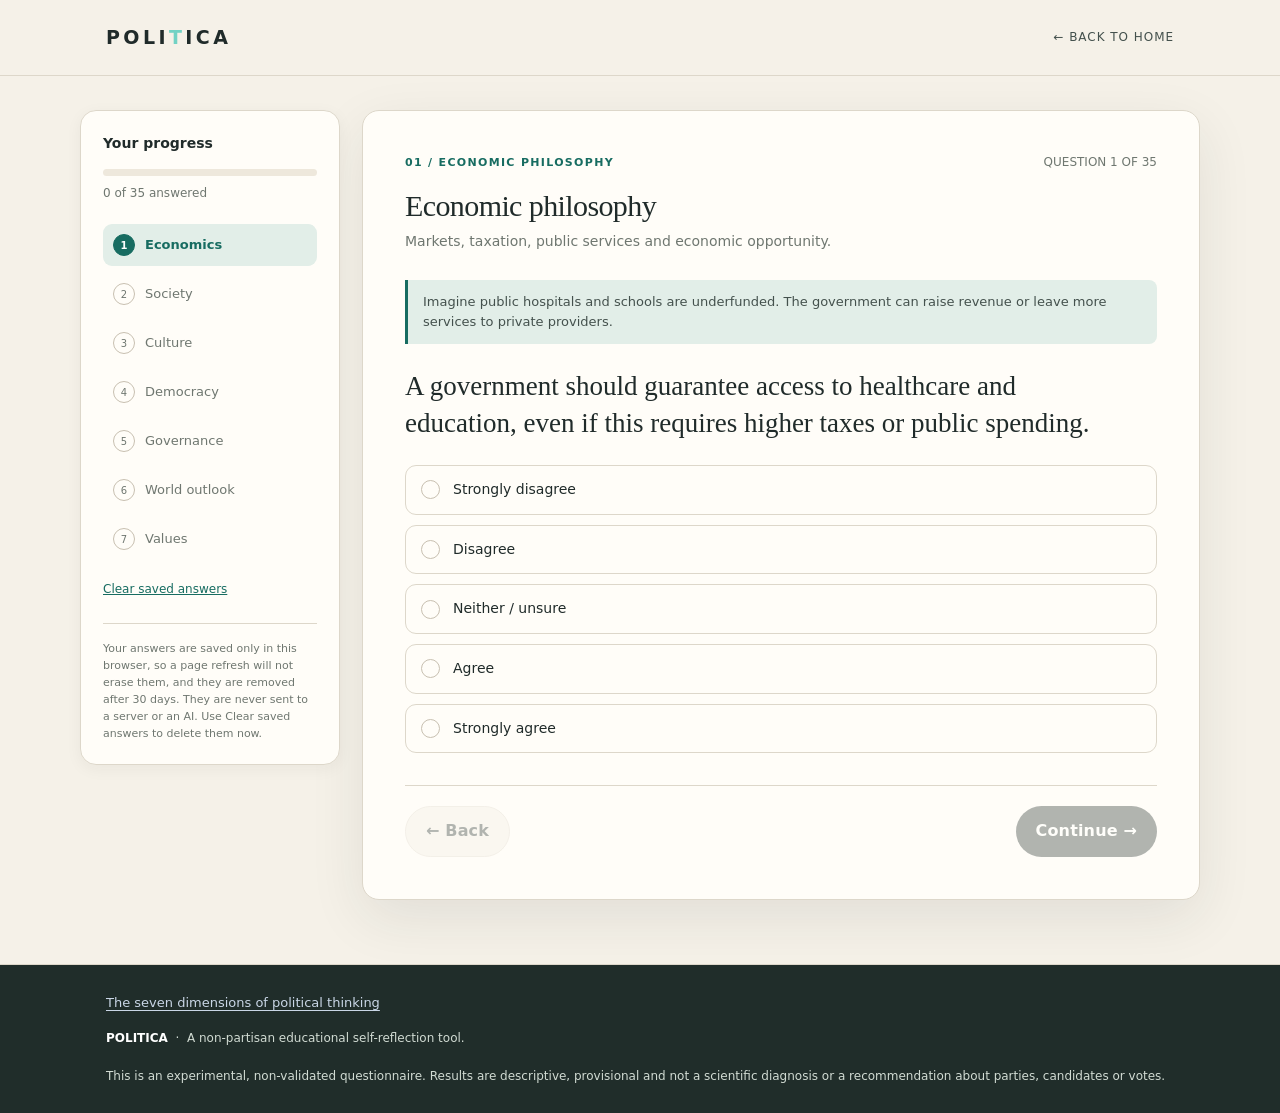
==== commit 4e63bbfe: "Apply light editorial theme to assessment page" ====
--- a/assessment.html
+++ b/assessment.html
@@ -27,6 +27,7 @@
 <link rel="stylesheet" href="css/tokens.css">
 <link rel="stylesheet" href="css/components.css">
 <link rel="stylesheet" href="css/assessment.css">
+<link rel="stylesheet" href="css/assessment-editorial.css">
 </head>
 <body class="assess">
 <div class="tx arrival" aria-hidden="true"><div class="tx-center"><svg class="tx-emblem" viewBox="0 0 200 200"><circle cx="100" cy="100" r="90" pathLength="1"/><ellipse cx="100" cy="100" rx="36" ry="90" pathLength="1"/><ellipse cx="100" cy="100" rx="68" ry="90" pathLength="1"/><path d="M10 100h180M22 60h156M22 140h156" pathLength="1"/></svg><div class="tx-word">POLI<span>T</span>ICA</div><div class="tx-sub">Understand your political thinking</div></div></div>
--- a/css/assessment-editorial.css
+++ b/css/assessment-editorial.css
@@ -0,0 +1,56 @@
+/* Light editorial assessment theme. Overrides the earlier dark quiz skin without changing behaviour. */
+@media screen{
+ body.assess{background:var(--paper);color:var(--ink)}
+ body.assess:before{display:none}
+ .assess .topbar{background:rgba(245,241,232,.94);border-bottom:1px solid var(--line);backdrop-filter:blur(14px)}
+ .assess .brand{color:var(--ink)}
+ .assess .topnote{color:var(--ink-soft)}
+ .assess .topnote:hover{color:var(--teal)}
+ .assess .side{background:var(--surface);border-color:var(--line);box-shadow:var(--shadow-sm)}
+ .assess .side h3{color:var(--ink)}
+ .assess .progress-track{background:var(--paper-strong)}
+ .assess .progress-fill{background:var(--teal);box-shadow:none}
+ .assess .progress-copy{color:var(--muted)}
+ .assess .step{color:var(--muted)}
+ .assess .step:hover{background:var(--surface-muted);color:var(--ink)}
+ .assess .step .dot{border-color:var(--line-strong);color:var(--muted)}
+ .assess .step.active{background:var(--teal-soft);color:var(--teal)}
+ .assess .step.active .dot,.assess .step.done .dot{background:var(--teal);border-color:var(--teal);color:#fff}
+ .assess .step.done{color:var(--ink-soft)}
+ .assess .privacy{border-top-color:var(--line);color:var(--muted)}
+ .assess .linkbtn{color:var(--teal)}
+ .assess .quiz-card{background:var(--surface);border-color:var(--line);box-shadow:var(--shadow);color:var(--ink)}
+ .assess .tag{color:var(--teal)}
+ .assess .counter{color:var(--muted)}
+ .assess .quiz-card h2{font-family:var(--serif);font-weight:500;color:var(--ink)}
+ .assess .hint{color:var(--muted)}
+ .assess .scenario{background:var(--teal-soft);border-left-color:var(--teal);color:var(--ink-soft)}
+ .assess .qtext{font-family:var(--serif);font-weight:500;color:var(--ink);font-size:clamp(21px,2.3vw,27px);line-height:1.35}
+ .assess .option{background:var(--surface);border-color:var(--line);color:var(--ink)}
+ .assess .option:hover{border-color:var(--teal);background:var(--teal-soft)}
+ .assess .option.selected{border-color:var(--teal);background:var(--teal-soft);box-shadow:inset 0 0 0 1px var(--teal)}
+ .assess .radio{border-color:var(--line-strong)}
+ .assess .selected .radio{border-color:var(--teal)}
+ .assess .selected .radio:after{background:var(--teal)}
+ .assess .navrow{border-top-color:var(--line)}
+ .assess .btn-light{background:var(--surface-muted);color:var(--ink);border:1px solid var(--line)}
+ .assess .btn-light:hover:not(:disabled){background:var(--paper-strong)}
+ .assess .btn-dark{background:var(--navy);color:#fff}
+ .assess .btn-dark:hover:not(:disabled){background:var(--teal)}
+ .assess .result-hero{border:1px solid var(--line);background:var(--navy);color:#fff}
+ .assess .profile-pill{background:var(--teal-soft);color:var(--teal)}
+ .assess .panel{background:var(--surface);border-color:var(--line);color:var(--ink)}
+ .assess .panel h3{color:var(--ink)}
+ .assess .sub{color:var(--muted)}
+ .assess .rowtop{color:var(--ink)}
+ .assess .rowtop span:last-child{color:var(--teal)}
+ .assess .bar{background:var(--paper-strong)}
+ .assess .scale-labels{color:var(--muted)}
+ .assess .insight{border-top-color:var(--line)}
+ .assess .insight strong{color:var(--ink)}
+ .assess .insight p{color:var(--ink-soft)}
+ .assess .chip{background:var(--teal-soft);color:var(--teal)}
+ .assess .caveat{background:var(--gold-soft);border-color:#e5d3b4;color:#6f542d}
+ .assess .footer{border-top:1px solid var(--line);background:var(--navy);color:#d1dbd3}
+ .assess .footer strong{color:#fff}
+}
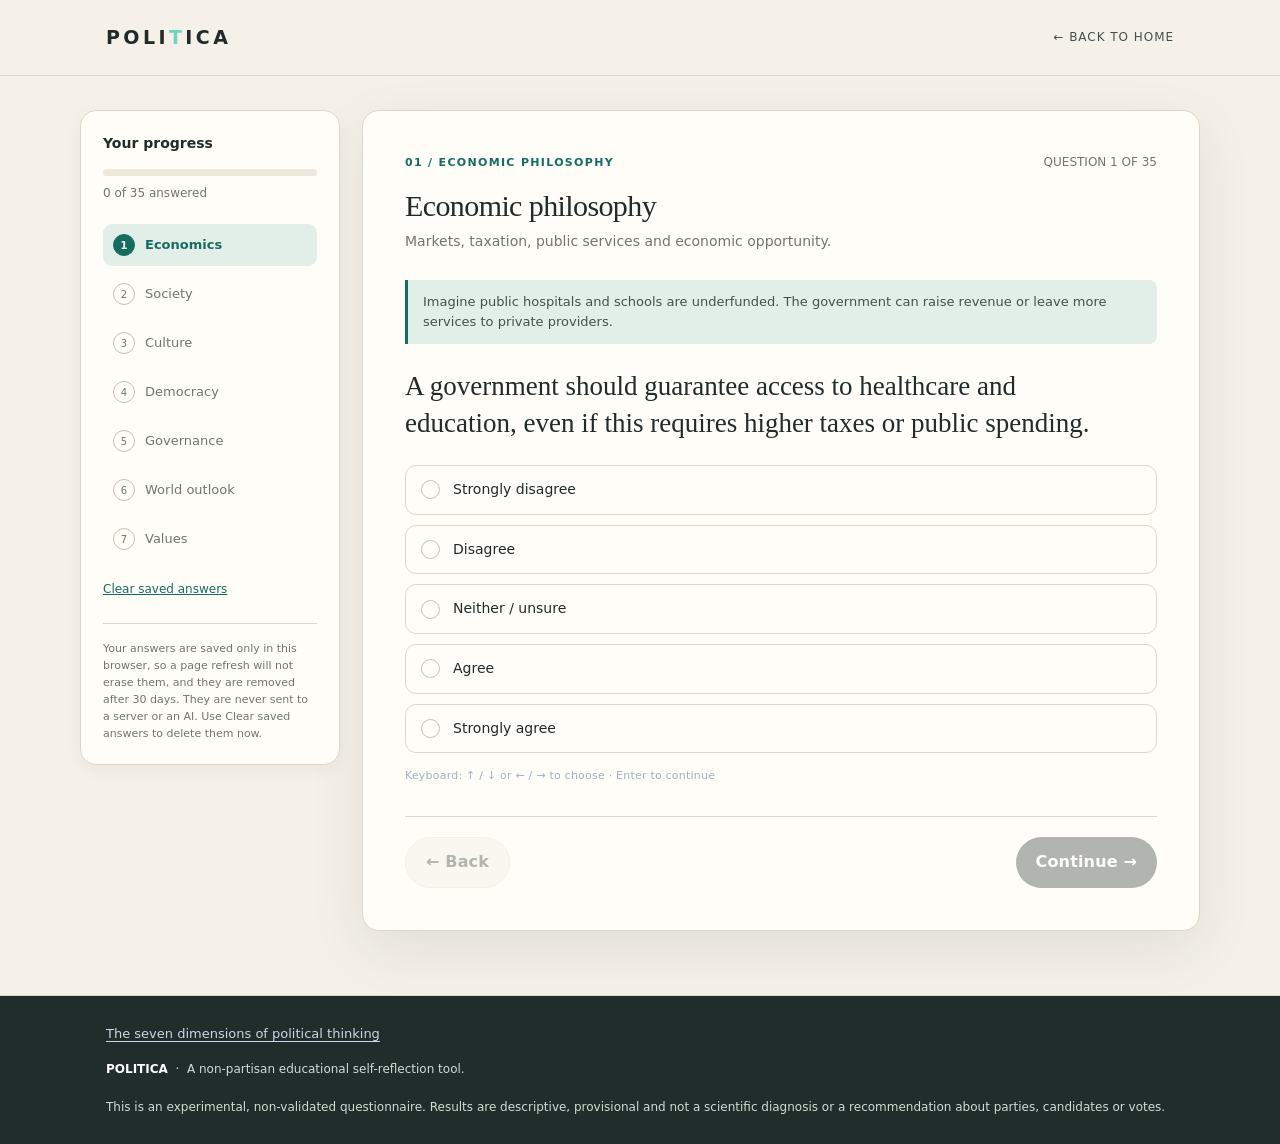
==== commit 1e0af5c4: "Add an accessible live announcement region to assessment" ====
--- a/assessment.html
+++ b/assessment.html
@@ -37,7 +37,7 @@
 <section class="assessment wrap" id="assessment">
 <h1 class="sr-only">POLITICA political values assessment</h1>
 <div class="quiz-shell">
-<aside class="side" aria-label="Assessment progress"><h3>Your progress</h3><div class="progress-track" id="progressTrack" role="progressbar" aria-label="Questions answered" aria-valuemin="0" aria-valuemax="35" aria-valuenow="0"><div class="progress-fill" id="progressFill"></div></div><div class="progress-copy" id="progressCopy">0 of 35 answered</div><div class="steps" id="steps" role="group" aria-label="Assessment sections"></div><button class="linkbtn" onclick="startOver()">Clear saved answers</button><div class="privacy">Your answers are saved only in this browser, so a page refresh will not erase them, and they are removed after 30 days. They are never sent to a server or an AI. Use Clear saved answers to delete them now.</div></aside><div class="quiz-card" id="quizCard"></div>
+<aside class="side" aria-label="Assessment progress"><h3>Your progress</h3><div class="progress-track" id="progressTrack" role="progressbar" aria-label="Questions answered" aria-valuemin="0" aria-valuemax="35" aria-valuenow="0"><div class="progress-fill" id="progressFill"></div></div><div class="progress-copy" id="progressCopy">0 of 35 answered</div><div class="steps" id="steps" role="group" aria-label="Assessment sections"></div><button class="linkbtn" onclick="startOver()">Clear saved answers</button><div class="privacy">Your answers are saved only in this browser, so a page refresh will not erase them, and they are removed after 30 days. They are never sent to a server or an AI. Use Clear saved answers to delete them now.</div></aside><div class="quiz-card" id="quizCard"></div><p class="sr-only" id="question-announcer" role="status" aria-live="polite" aria-atomic="true"></p>
 </div>
 <noscript><p>The POLITICA assessment needs JavaScript. It presents 35 statements on a five-point scale across seven dimensions of political thinking: economic philosophy, social philosophy, cultural outlook, democratic values, government and liberty, national and global outlook, and personal principles. It is an experimental, non-validated tool for self-reflection, and answers are stored only in your own browser. <a href="/">Back to the POLITICA home page</a>.</p></noscript></section>
 <section class="results wrap hidden" id="results"></section>
--- a/css/base.css
+++ b/css/base.css
@@ -62,3 +62,12 @@
 .footer-links a{color:#c9d6e6;text-decoration:underline;text-underline-offset:3px}
 .footer-links a:hover{color:#fff}
 .textlink{color:var(--teal);font-weight:650;text-decoration:underline;text-underline-offset:3px;white-space:nowrap}
+
+/* Phase 7 — shared accessibility safeguards. */
+.skip{position:fixed;left:12px;top:8px;transform:translateY(calc(-100% - 12px));width:max-content;max-width:calc(100vw - 24px);transition:none}
+.skip:focus{left:12px;transform:translateY(0);outline:3px solid var(--gold);outline-offset:3px}
+:target{scroll-margin-top:96px}
+@media(prefers-reduced-motion:reduce){
+  html{scroll-behavior:auto!important}
+  *,*::before,*::after{animation:none!important;transition:none!important;scroll-behavior:auto!important}
+}
--- a/css/assessment-editorial.css
+++ b/css/assessment-editorial.css
@@ -54,3 +54,284 @@
  .assess .footer{border-top:1px solid var(--line);background:var(--navy);color:#d1dbd3}
  .assess .footer strong{color:#fff}
 }
+
+/* Phase 3 — results dashboard: editorial light report styling. */
+@media screen{
+ .assess .results{padding-top:38px;padding-bottom:88px}
+ .assess .report-meta{color:var(--muted);border-bottom:1px solid var(--line);margin-bottom:18px}
+ .assess .result-hero{
+   background:linear-gradient(125deg,#202d2a 0%,#29453e 100%);
+   border:0;border-radius:var(--radius-lg);padding:clamp(28px,5vw,54px);
+   box-shadow:var(--shadow);isolation:isolate
+ }
+ .assess .result-hero:after{border-color:rgba(255,255,255,.13);box-shadow:0 0 0 45px rgba(255,255,255,.045),0 0 0 90px rgba(255,255,255,.025);z-index:-1}
+ .assess .result-hero h1{font:500 clamp(34px,5vw,58px)/1.08 var(--serif);letter-spacing:-.035em;max-width:820px}
+ .assess .result-hero p{color:#d3dfd7;line-height:1.7;font-size:15px;max-width:720px}
+ .assess .profile-pill{background:rgba(215,231,221,.16);color:#d7e7dd;border:1px solid rgba(215,231,221,.2)}
+ .assess .result-grid{gap:18px;margin:20px 0}
+ .assess .panel{
+   background:var(--surface);border:1px solid var(--line);border-radius:var(--radius);
+   padding:clamp(20px,3vw,28px);box-shadow:var(--shadow-sm);color:var(--ink)
+ }
+ .assess .panel h3{font:600 19px/1.25 var(--sans);letter-spacing:-.02em;margin-bottom:8px}
+ .assess .panel h4{font:700 11px/1.3 var(--sans);letter-spacing:.13em;text-transform:uppercase;color:var(--teal);margin:24px 0 8px}
+ .assess .panel h4:first-of-type{margin-top:20px}
+ .assess .sub{font-size:13px;line-height:1.65;color:var(--muted);margin-bottom:17px}
+ .assess .dimension-row{padding:13px 0 3px;margin:0;border-top:1px solid var(--line)}
+ .assess .dimension-row:first-of-type{border-top:0}
+ .assess .rowtop{font-size:13px;align-items:baseline}
+ .assess .rowtop span:last-child{font-weight:750;color:var(--teal)}
+ .assess .bar{height:10px;background:var(--paper-strong);border-radius:20px;margin-top:10px}
+ .assess .bar>i{background:linear-gradient(90deg,#a8cfc0,#176c61);border-radius:20px}
+ .assess .scale-labels{font-size:10px;line-height:1.4;color:var(--muted);gap:12px}
+ .assess .scale-labels span:last-child{text-align:right}
+ .assess .dimension-row>.sub{font-size:11px;margin:9px 0 12px}
+ .assess .insight{padding:16px 0;border-top:1px solid var(--line)}
+ .assess .insight:first-of-type{border-top:0}
+ .assess .insight strong{font-size:14px;line-height:1.45;color:var(--ink)}
+ .assess .insight p{font-size:13px;line-height:1.7;color:var(--ink-soft);overflow-wrap:anywhere}
+ .assess .insight p b{color:var(--ink)}
+ .assess .chip{background:var(--teal-soft);color:var(--teal);border:1px solid #d2e5dc;padding:5px 9px;font-size:10px;letter-spacing:.02em}
+ .assess .caveat{background:var(--gold-soft);border:1px solid #e5d3b4;color:#66502e;line-height:1.7;padding:16px 18px;border-radius:var(--radius-sm)}
+ .assess .actions{gap:10px;margin-top:22px}
+ .assess .actions .btn{min-height:42px;border-radius:999px;font-size:11px;letter-spacing:.045em}
+ .assess .actions .btn-dark{background:var(--teal);color:#fff}
+ .assess .actions .btn-dark:hover{background:var(--navy)}
+ .assess .actions .btn-light{background:var(--surface);color:var(--ink);border:1px solid var(--line)}
+ .assess .actions .btn-light:hover{background:var(--teal-soft);border-color:#b7d4c8}
+ .assess .report-endnote{border-top-color:var(--line);color:var(--muted);line-height:1.6}
+ .assess .compass-panel{
+   margin:0 0 18px;padding:clamp(20px,4vw,34px);border:1px solid var(--line);
+   border-radius:var(--radius-lg);background:var(--surface);color:var(--ink);box-shadow:var(--shadow-sm)
+ }
+ .assess .compass-kicker{color:var(--teal)}
+ .assess .compass-heading h2{color:var(--ink)}
+ .assess .compass-heading p,.assess .compass-note{color:var(--muted);line-height:1.7}
+ .assess .compass-y{color:#8a612c}
+ .assess .compass-y span{color:var(--muted)}
+ .assess .compass-y-bottom{color:var(--teal)}
+ .assess .compass-svg{filter:none}
+ .assess .compass-svg g[fill="#f3e7d0"]{fill:#35423d}
+ .assess .compass-svg g[stroke="rgba(255,255,255,.13)"]{stroke:rgba(32,43,42,.15)}
+ .assess .compass-svg rect[stroke="rgba(255,255,255,.48)"]{stroke:rgba(32,43,42,.55)}
+ .assess .compass-svg path[stroke="rgba(255,255,255,.7)"]{stroke:rgba(32,43,42,.55)}
+ .assess .compass-readout{color:var(--ink-soft)}
+ .assess .compass-readout b{color:var(--teal)}
+ .assess .tendency-panel{
+   margin:18px 0;padding:22px 24px;border:1px solid var(--line);border-radius:var(--radius);
+   background:var(--surface);color:var(--ink);box-shadow:var(--shadow-sm)
+ }
+ .assess .tendency-panel h3{color:var(--ink)}
+ .assess .tendency-panel>.sub{color:var(--muted)}
+ .assess .tendency-item{border-top-color:var(--line)}
+ .assess .tendency-item p{color:var(--ink-soft);line-height:1.65}
+ .assess .tendency-caveat{border-top-color:var(--line);color:var(--muted);line-height:1.65}
+}
+@media(max-width:700px){
+ .assess .results{padding-top:24px}
+ .assess .result-hero{border-radius:16px}
+ .assess .report-meta{font-size:8px;letter-spacing:.1em}
+ .assess .actions .btn{flex:1 1 100%;justify-content:center}
+}
+@media print{
+ .assess .report-meta{color:#444}
+ .assess .compass-panel{background:#fff!important;color:#111}
+ .assess .compass-heading h2,.assess .compass-readout{color:#111}
+ .assess .compass-heading p,.assess .compass-note,.assess .compass-y span{color:#444}
+ .assess .compass-svg g[fill="#f3e7d0"]{fill:#35423d}
+ .assess .tendency-panel{background:#fff!important;color:#111;border:1px solid #bbb}
+ .assess .tendency-panel h3{color:#111}
+ .assess .tendency-item p,.assess .tendency-caveat{color:#444}
+ .assess .result-hero{background:#fff!important;color:#111;border:1px solid #bbb}
+ .assess .result-hero h1{color:#111}
+ .assess .result-hero p{color:#444}
+}
+
+/* Seven-dimensional radar profile — replaces the reductive two-axis quadrant. */
+@media screen{
+ .assess .radar-panel{
+   margin:0 0 20px;padding:clamp(20px,4vw,36px);
+   border:1px solid var(--line);border-radius:var(--radius-lg);
+   background:var(--surface);color:var(--ink);box-shadow:var(--shadow-sm);overflow:hidden
+ }
+ .assess .radar-heading{text-align:center;max-width:760px;margin:0 auto 12px}
+ .assess .radar-heading .compass-kicker{color:var(--teal)}
+ .assess .radar-heading h2{font:500 clamp(25px,4vw,38px)/1.15 var(--serif);color:var(--ink);margin:9px 0}
+ .assess .radar-heading p{color:var(--muted);font-size:13px;line-height:1.7;margin:0 auto}
+ .assess .radar-chart-wrap{width:min(100%,760px);margin:0 auto}
+ .assess .radar-svg{display:block;width:100%;height:auto;overflow:visible}
+ .assess .radar-grid{fill:none;stroke:#dcd7cc;stroke-width:1.2}
+ .assess .radar-spoke{stroke:#d8d2c6;stroke-width:1.1}
+ .assess .radar-area{fill:rgba(23,108,97,.19);stroke:#176c61;stroke-width:3;stroke-linejoin:round}
+ .assess .radar-dot{fill:#fffdf8;stroke:#176c61;stroke-width:3}
+ .assess .radar-label{font:700 12px var(--sans);fill:#202b2a}
+ .assess .radar-value{font:700 11px var(--sans);fill:#176c61}
+ .assess .radar-scale{display:flex;justify-content:center;gap:9px 22px;flex-wrap:wrap;color:var(--muted);font-size:11px;margin:0 auto 12px}
+ .assess .radar-scale span:nth-child(2){color:var(--teal);font-weight:750}
+ .assess .radar-panel .compass-note{max-width:760px;text-align:center;line-height:1.7}
+}
+@media(max-width:600px){
+ .assess .radar-panel{padding:18px 10px;border-radius:16px}
+ .assess .radar-label{font-size:11px}
+ .assess .radar-value{font-size:10px}
+ .assess .radar-scale{font-size:10px;gap:6px 12px}
+}
+@media print{
+ .assess .radar-panel{background:#fff!important;color:#111;border:1px solid #bbb;break-inside:avoid;box-shadow:none}
+ .assess .radar-heading h2{color:#111}
+ .assess .radar-heading p,.assess .radar-panel .compass-note{color:#444}
+ .assess .radar-label{fill:#222}
+ .assess .radar-value{fill:#176c61}
+}
+
+/* Primary political orientation hierarchy. */
+@media screen{
+ .assess .primary-tendency{
+   margin:18px 0 22px;padding:20px 22px;border:1px solid #cbded3;
+   border-left:4px solid var(--teal);border-radius:var(--radius-sm);
+   background:linear-gradient(110deg,#edf4ed 0%,#f8f7f0 100%)
+ }
+ .assess .primary-kicker{font-size:10px;letter-spacing:.15em;text-transform:uppercase;font-weight:800;color:var(--teal)}
+ .assess .primary-tendency h4{margin:7px 0 6px;color:var(--ink);font:600 clamp(20px,2.8vw,26px)/1.2 var(--serif);letter-spacing:-.02em}
+ .assess .primary-tendency p{margin:0;color:var(--ink-soft);font-size:13px;line-height:1.7}
+ .assess .secondary-heading{margin:18px 0 8px;color:var(--teal);font:800 10px/1.4 var(--sans);letter-spacing:.14em;text-transform:uppercase}
+}
+@media(max-width:520px){
+ .assess .primary-tendency{padding:17px 15px}
+}
+@media print{
+ .assess .primary-tendency{background:#f4f4f0!important;border:1px solid #bbb;border-left:4px solid #176c61;break-inside:avoid}
+ .assess .primary-tendency h4,.assess .primary-tendency p{color:#111}
+}
+
+/* Minimal editorial recommendation gallery: portraits, book jackets and concise evidence. */
+@media screen{
+ .assess .recommendations-section{
+   margin:22px 0;padding:clamp(22px,4vw,34px);
+   border:1px solid var(--line);border-radius:var(--radius-lg);
+   background:var(--surface);color:var(--ink);box-shadow:var(--shadow-sm)
+ }
+ .assess .recommendations-head{display:flex;align-items:flex-end;justify-content:space-between;gap:20px;margin-bottom:22px}
+ .assess .rec-kicker{display:block;color:var(--teal);font-size:10px;font-weight:800;letter-spacing:.16em;text-transform:uppercase;margin-bottom:8px}
+ .assess .recommendations-head h2{font:500 clamp(26px,3.5vw,36px)/1.1 var(--serif);letter-spacing:-.025em;color:var(--ink);margin:0 0 7px}
+ .assess .recommendations-head p{font-size:13px;line-height:1.5;color:var(--muted);margin:0}
+ .assess .rec-section-label{font-size:10px;letter-spacing:.15em;text-transform:uppercase;font-weight:800;color:var(--muted);padding-bottom:9px;border-bottom:1px solid var(--line);margin:20px 0 14px}
+ .assess .thinker-rec-grid{display:grid;grid-template-columns:repeat(2,minmax(0,1fr));gap:14px}
+ .assess .thinker-rec-card,.assess .book-rec-card{min-width:0;border:1px solid var(--line);border-radius:var(--radius);background:#fffefa;overflow:hidden}
+ .assess .thinker-rec-card{padding:17px}
+ .assess .thinker-rec-top{display:flex;align-items:center;gap:14px;margin-bottom:13px}
+ .assess .thinker-photo-wrap{width:82px;height:96px;flex:0 0 82px;border-radius:7px;overflow:hidden;background:var(--paper-strong);display:grid;place-items:center}
+ .assess .thinker-photo{width:100%;height:100%;object-fit:cover;object-position:center 24%;display:block}
+ .assess .thinker-photo-wrap.no-photo{background:linear-gradient(145deg,#e7e0d3,#f5f1e8);color:var(--teal);font:500 28px var(--serif)}
+ .assess .thinker-rec-title{min-width:0}
+ .assess .thinker-rec-title h3,.assess .book-rec-info h3{font:600 19px/1.2 var(--serif);letter-spacing:-.015em;color:var(--ink);margin:7px 0 5px}
+ .assess .thinker-rec-title p,.assess .book-byline{font-size:11px;line-height:1.45;color:var(--muted);margin:0 0 5px}
+ .assess .image-credit{font-size:9px;line-height:1.35;color:var(--muted);text-decoration:underline;text-underline-offset:2px}
+ .assess .rec-badge{display:inline-flex;padding:4px 8px;border-radius:999px;background:var(--teal-soft);color:var(--teal);font-size:9px;font-weight:800;letter-spacing:.025em}
+ .assess .rec-bullets{list-style:none;padding:0;margin:0}
+ .assess .rec-bullets li{position:relative;padding:6px 0 6px 13px;border-top:1px solid #eee9df;color:var(--ink-soft);font-size:11px;line-height:1.5;overflow-wrap:anywhere}
+ .assess .rec-bullets li:before{content:"";position:absolute;left:1px;top:12px;width:4px;height:4px;border-radius:50%;background:var(--gold)}
+ .assess .rec-bullets b{color:var(--ink);font-weight:700}
+ .assess .rec-details{margin-top:10px;border-top:1px solid var(--line);padding-top:9px}
+ .assess .rec-details summary{cursor:pointer;color:var(--teal);font-size:10px;font-weight:750;list-style:none}
+ .assess .rec-details summary::-webkit-details-marker{display:none}
+ .assess .rec-details summary:after{content:"＋";float:right}
+ .assess .rec-details[open] summary:after{content:"−"}
+ .assess .rec-evidence,.assess .rec-sources{padding-left:17px;margin:10px 0 0}
+ .assess .rec-evidence li,.assess .rec-sources li,.assess .rec-details p{font-size:10px;line-height:1.65;color:var(--muted);margin:0 0 8px;overflow-wrap:anywhere}
+ .assess .rec-evidence b{color:var(--ink)}
+ .assess .rec-details a{color:var(--teal);text-decoration:underline;text-underline-offset:2px}
+ .assess .book-rec-grid{display:grid;grid-template-columns:repeat(2,minmax(0,1fr));gap:14px}
+ .assess .book-rec-card{display:grid;grid-template-columns:112px minmax(0,1fr);gap:16px;padding:15px;align-items:start}
+ .assess .book-cover-link{display:block;width:112px}
+ .assess .book-cover-placeholder{position:relative;aspect-ratio:2/3;width:100%;padding:12px 9px;display:flex;flex-direction:column;justify-content:space-between;overflow:hidden;background:linear-gradient(155deg,#243b34,#13251f);color:#f8f2e7;box-shadow:3px 5px 12px rgba(32,43,42,.18);border:1px solid rgba(32,43,42,.12)}
+ .assess .book-cover-placeholder:before{content:"";position:absolute;inset:7px;border:1px solid rgba(240,226,194,.42);pointer-events:none}
+ .assess .cover-mark{font:italic 18px var(--serif);color:#d7b77d}
+ .assess .cover-title{font:500 13px/1.12 var(--serif);position:relative;overflow-wrap:anywhere}
+ .assess .cover-author{font-size:8px;line-height:1.3;position:relative;color:#e5ddce}
+ .assess .book-cover-image{position:absolute;inset:0;width:100%;height:100%;object-fit:cover;display:block}
+ .assess .book-rec-info{min-width:0}
+ .assess .book-rec-info h3{font-size:18px;margin:7px 0 4px}
+ .assess .book-rec-info .rec-bullets li{font-size:10px;padding-top:5px;padding-bottom:5px}
+ .assess .rec-credit,.assess .rec-disclaimer,.assess .rec-empty{font-size:10px;line-height:1.6;color:var(--muted);margin:12px 0 0}
+ .assess .rec-credit a{color:var(--teal);text-decoration:underline;text-underline-offset:2px}
+ .assess .rec-disclaimer{border-top:1px solid var(--line);padding-top:12px;margin-top:20px}
+}
+@media(max-width:760px){
+ .assess .thinker-rec-grid,.assess .book-rec-grid{grid-template-columns:1fr}
+}
+@media(max-width:520px){
+ .assess .recommendations-section{padding:18px 13px;border-radius:15px}
+ .assess .thinker-rec-card{padding:13px}
+ .assess .book-rec-card{grid-template-columns:88px minmax(0,1fr);gap:12px;padding:12px}
+ .assess .book-cover-link{width:88px}
+ .assess .thinker-photo-wrap{width:70px;height:84px;flex-basis:70px}
+ .assess .thinker-rec-title h3{font-size:17px}
+ .assess .book-rec-info h3{font-size:16px}
+}
+@media print{
+ .assess .recommendations-section{background:#fff!important;color:#111;border:1px solid #bbb;box-shadow:none}
+ .assess .thinker-rec-card,.assess .book-rec-card{break-inside:avoid;background:#fff}
+ .assess .rec-disclaimer,.assess .rec-bullets li,.assess .rec-details p,.assess .rec-evidence li{color:#444}
+ .assess .rec-details{display:block}
+ .assess .rec-details summary{display:none}
+ .assess .book-cover-image{print-color-adjust:exact}
+}
+
+
+/* Refinement: calmer badge typography and a compact dimensions panel. */
+@media screen{
+ .assess .rec-badge,
+ .assess .chip{
+   font-family:var(--sans);
+   font-size:10px;
+   font-weight:600;
+   letter-spacing:0;
+   line-height:1.35;
+   text-transform:none;
+ }
+ .assess .rec-badge{padding:4px 9px;border-radius:5px}
+ .assess .chip{padding:4px 8px;border-radius:5px}
+ .assess .dimensions-panel .dimensions-intro{margin:4px 0 12px;font-size:12px}
+ .assess .dimensions-panel .dimension-row{padding:11px 0 8px}
+ .assess .dimensions-panel .rowtop{font-size:13px}
+ .assess .dimensions-panel .bar{height:8px;margin-top:8px}
+ .assess .dimensions-panel .scale-labels{font-size:10px;margin-top:5px}
+ .assess .dimension-detail{margin-top:7px}
+ .assess .dimension-detail summary{cursor:pointer;color:var(--teal);font-size:10px;font-weight:600;list-style:none}
+ .assess .dimension-detail summary::-webkit-details-marker{display:none}
+ .assess .dimension-detail summary:after{content:"＋";float:right}
+ .assess .dimension-detail[open] summary:after{content:"−"}
+ .assess .dimension-detail p{font-size:11px;line-height:1.55;color:var(--muted);margin:7px 0 0}
+}
+@media print{
+ .assess .dimension-detail summary{display:none}
+ .assess .dimension-detail p{display:block;color:#444}
+}
+
+@media screen{
+ .assess .book-cover-column{width:112px;min-width:0}
+ .assess .cover-rights-note{display:block;margin-top:6px;font-size:8px;line-height:1.35;color:var(--muted)}
+ .assess .cover-rights-note:before{content:"ⓘ ";color:var(--teal)}
+}
+@media(max-width:520px){
+ .assess .book-cover-column{width:88px}
+ .assess .cover-rights-note{font-size:7px}
+}
+
+/* User-supplied original book jackets: use the matching tile from the 4×4 cover atlas. */
+@media screen{
+ .assess .book-cover-placeholder.has-cover{
+  padding:0;border:1px solid rgba(32,43,42,.12);
+  background-repeat:no-repeat;background-color:#f7f4ed;background-size:400% 400%;
+  box-shadow:3px 5px 12px rgba(32,43,42,.18);
+ }
+ .assess .book-cover-placeholder.has-cover:before{display:none}
+ .assess .book-cover-placeholder.has-cover [hidden]{display:none!important}
+ .assess .cover-rights-note{max-width:112px}
+}
+
+
+.keyboard-hint{margin:14px 0 0;color:#9fb0c4;font-size:11px;letter-spacing:.02em}
+
+.thinker-initials{display:none}.thinker-photo-wrap.no-photo .thinker-initials{display:block}
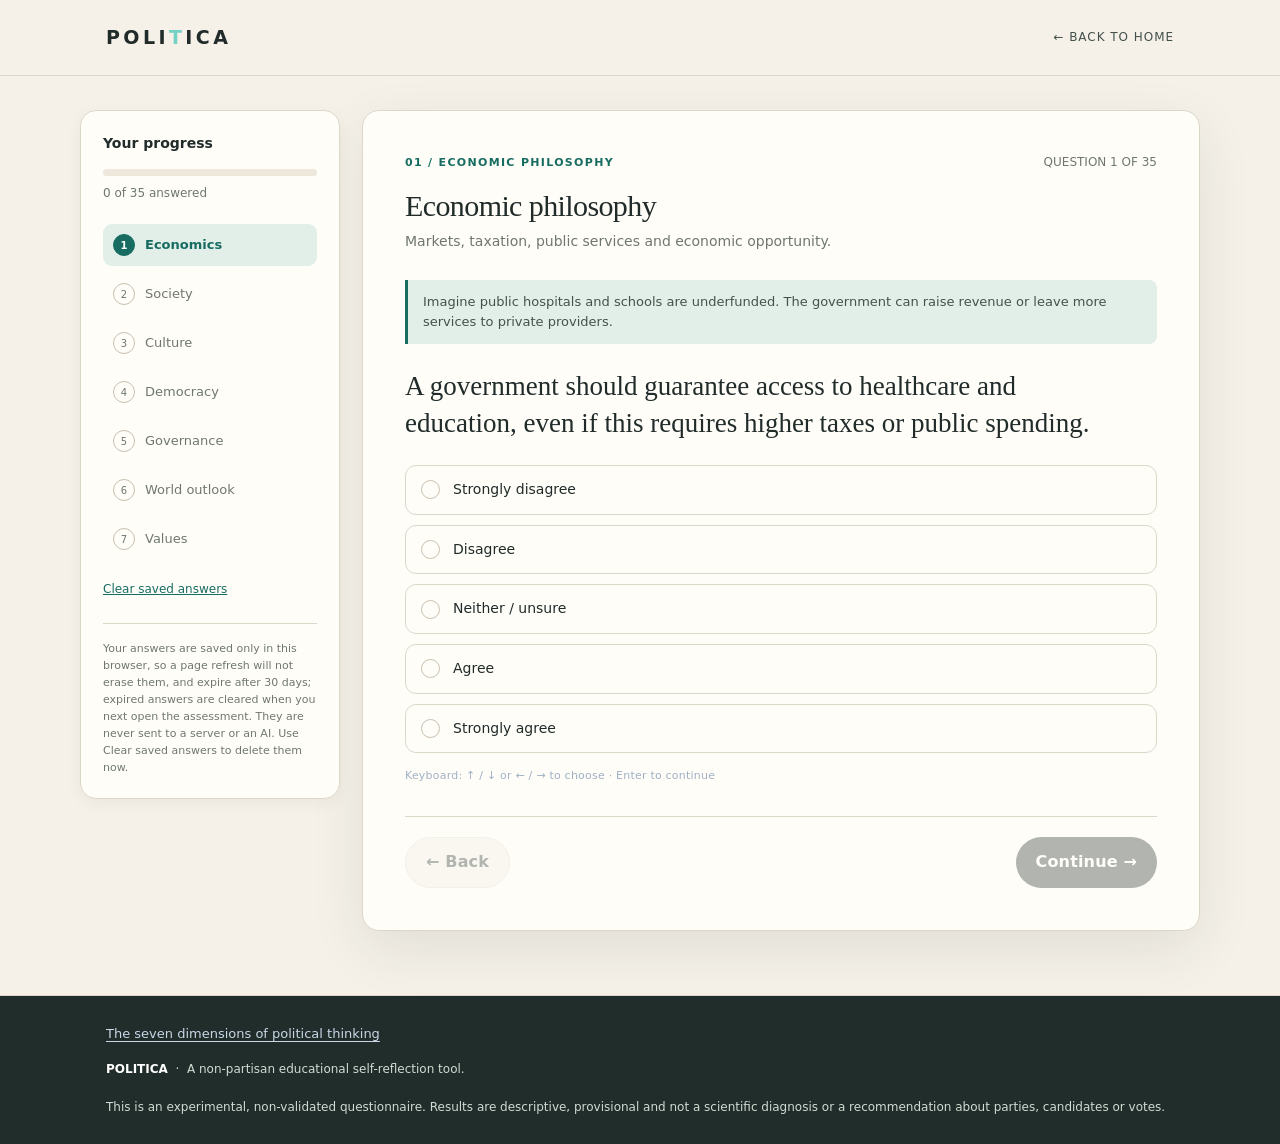
==== commit 15435cf5: "Clarify local answer expiry behaviour" ====
--- a/assessment.html
+++ b/assessment.html
@@ -37,7 +37,7 @@
 <section class="assessment wrap" id="assessment">
 <h1 class="sr-only">POLITICA political values assessment</h1>
 <div class="quiz-shell">
-<aside class="side" aria-label="Assessment progress"><h3>Your progress</h3><div class="progress-track" id="progressTrack" role="progressbar" aria-label="Questions answered" aria-valuemin="0" aria-valuemax="35" aria-valuenow="0"><div class="progress-fill" id="progressFill"></div></div><div class="progress-copy" id="progressCopy">0 of 35 answered</div><div class="steps" id="steps" role="group" aria-label="Assessment sections"></div><button class="linkbtn" onclick="startOver()">Clear saved answers</button><div class="privacy">Your answers are saved only in this browser, so a page refresh will not erase them, and they are removed after 30 days. They are never sent to a server or an AI. Use Clear saved answers to delete them now.</div></aside><div class="quiz-card" id="quizCard"></div><p class="sr-only" id="question-announcer" role="status" aria-live="polite" aria-atomic="true"></p>
+<aside class="side" aria-label="Assessment progress"><h3>Your progress</h3><div class="progress-track" id="progressTrack" role="progressbar" aria-label="Questions answered" aria-valuemin="0" aria-valuemax="35" aria-valuenow="0"><div class="progress-fill" id="progressFill"></div></div><div class="progress-copy" id="progressCopy">0 of 35 answered</div><div class="steps" id="steps" role="group" aria-label="Assessment sections"></div><button class="linkbtn" onclick="startOver()">Clear saved answers</button><div class="privacy">Your answers are saved only in this browser, so a page refresh will not erase them, and expire after 30 days; expired answers are cleared when you next open the assessment. They are never sent to a server or an AI. Use Clear saved answers to delete them now.</div></aside><div class="quiz-card" id="quizCard"></div><p class="sr-only" id="question-announcer" role="status" aria-live="polite" aria-atomic="true"></p>
 </div>
 <noscript><p>The POLITICA assessment needs JavaScript. It presents 35 statements on a five-point scale across seven dimensions of political thinking: economic philosophy, social philosophy, cultural outlook, democratic values, government and liberty, national and global outlook, and personal principles. It is an experimental, non-validated tool for self-reflection, and answers are stored only in your own browser. <a href="/">Back to the POLITICA home page</a>.</p></noscript></section>
 <section class="results wrap hidden" id="results"></section>
